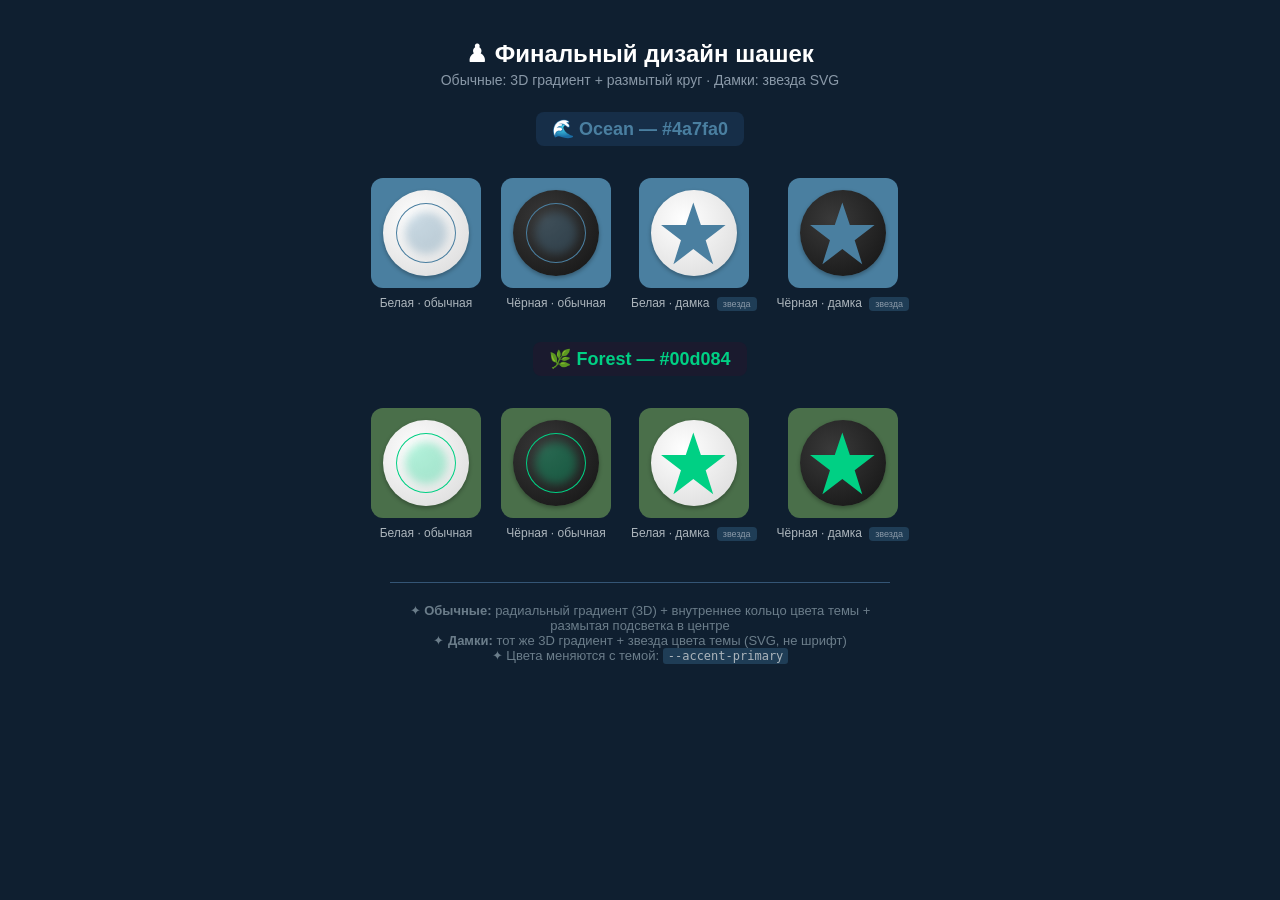
==== static/star-preview.html @ b3e20a32 "feat: 3D градиент для шашек + звезда дамки SVG (без шрифтов)" ====
<!DOCTYPE html>
<html lang="ru">
<head>
<meta charset="UTF-8">
<meta name="viewport" content="width=device-width, initial-scale=1">
<title>Шашки — финальный дизайн</title>
<style>
  *{margin:0;padding:0;box-sizing:border-box}
  body{font-family:-apple-system,BlinkMacSystemFont,'Segoe UI',Roboto,sans-serif;background:#0f1f30;color:#fff;padding:20px;display:flex;flex-direction:column;align-items:center}
  h1{font-size:24px;margin:20px 0 4px}
  .sub{color:#8a99a8;font-size:14px;margin-bottom:24px;text-align:center}

  .theme-section{width:100%;max-width:700px;margin:0 auto 32px}
  .theme-title{font-size:18px;font-weight:600;margin-bottom:16px;text-align:center;padding:6px 16px;border-radius:8px;display:inline-block}
  .theme-title.ocean{background:#162e48;color:#4a7fa0}
  .theme-title.forest{background:#1a1a2e;color:#00d084}

  .pieces-row{display:flex;gap:20px;justify-content:center;flex-wrap:wrap}

  .cell{width:110px;height:110px;border-radius:12px;display:flex;align-items:center;justify-content:center}
  .cell.ocean-bg{background:#4A7FA0}
  .cell.forest-bg{background:#4A6F4A}

  .piece{width:78%;height:78%;border-radius:50%;display:flex;align-items:center;justify-content:center;position:relative;flex-shrink:0}
  .piece.white{background:radial-gradient(circle at 38% 35%, #ffffff 0%, #d8d8d8 100%);box-shadow:0 2px 4px rgba(0,0,0,.3)}
  .piece.black{background:radial-gradient(circle at 38% 35%, #3a3a3a 0%, #121212 100%);box-shadow:0 2px 4px rgba(0,0,0,.3)}

  .piece .inner-ring{position:absolute;top:15%;left:15%;right:15%;bottom:15%;border-radius:50%;pointer-events:none}
  .piece .inner-ring.ocean-ring{box-shadow:inset 0 0 0 1px #4a7fa0}
  .piece .inner-ring.forest-ring{box-shadow:inset 0 0 0 1px #00d084}

  .piece .glow{position:absolute;top:25%;left:25%;right:25%;bottom:25%;border-radius:50%;filter:blur(4px);opacity:0.3;pointer-events:none}
  .piece .glow.ocean-glow{background:#4a7fa0}
  .piece .glow.forest-glow{background:#00d084}

  .piece .star{position:absolute;top:10%;left:10%;right:10%;bottom:10%;z-index:2;pointer-events:none}
  .piece .star svg{width:100%;height:100%;display:block}

  .card{display:flex;flex-direction:column;align-items:center;gap:8px}
  .label{font-size:12px;color:#acb5bc;text-align:center}
  .label .tag{background:#1f3d56;padding:2px 6px;border-radius:4px;font-size:9px;color:#8a99a8;margin-left:4px}

  .info{text-align:center;font-size:13px;color:#6b7d8a;max-width:500px;border-top:1px solid #345575;padding-top:20px;margin-top:10px}
  .info code{background:#1f3d56;padding:1px 5px;border-radius:3px;font-size:12px;color:#acb5bc}
</style>
</head>
<body>

<h1>♟ Финальный дизайн шашек</h1>
<p class="sub">Обычные: 3D градиент + размытый круг · Дамки: звезда SVG</p>

<!-- Ocean -->
<div class="theme-section" style="text-align:center">
  <span class="theme-title ocean">🌊 Ocean — #4a7fa0</span>
  <div class="pieces-row" style="margin-top:16px">
    <div class="card">
      <div class="cell ocean-bg"><div class="piece white"><div class="glow ocean-glow"></div><div class="inner-ring ocean-ring"></div></div></div>
      <div class="label">Белая · обычная</div>
    </div>
    <div class="card">
      <div class="cell ocean-bg"><div class="piece black"><div class="glow ocean-glow"></div><div class="inner-ring ocean-ring"></div></div></div>
      <div class="label">Чёрная · обычная</div>
    </div>
    <div class="card">
      <div class="cell ocean-bg"><div class="piece white"><div class="star"><svg viewBox="0 0 100 100"><polygon points="50 5,61 38,97 38,68 60,79 95,50 73,21 95,32 60,3 38,39 38" fill="#4a7fa0"/></svg></div></div></div>
      <div class="label">Белая · дамка <span class="tag">звезда</span></div>
    </div>
    <div class="card">
      <div class="cell ocean-bg"><div class="piece black"><div class="star"><svg viewBox="0 0 100 100"><polygon points="50 5,61 38,97 38,68 60,79 95,50 73,21 95,32 60,3 38,39 38" fill="#4a7fa0"/></svg></div></div></div>
      <div class="label">Чёрная · дамка <span class="tag">звезда</span></div>
    </div>
  </div>
</div>

<!-- Forest -->
<div class="theme-section" style="text-align:center">
  <span class="theme-title forest">🌿 Forest — #00d084</span>
  <div class="pieces-row" style="margin-top:16px">
    <div class="card">
      <div class="cell forest-bg"><div class="piece white"><div class="glow forest-glow"></div><div class="inner-ring forest-ring"></div></div></div>
      <div class="label">Белая · обычная</div>
    </div>
    <div class="card">
      <div class="cell forest-bg"><div class="piece black"><div class="glow forest-glow"></div><div class="inner-ring forest-ring"></div></div></div>
      <div class="label">Чёрная · обычная</div>
    </div>
    <div class="card">
      <div class="cell forest-bg"><div class="piece white"><div class="star"><svg viewBox="0 0 100 100"><polygon points="50 5,61 38,97 38,68 60,79 95,50 73,21 95,32 60,3 38,39 38" fill="#00d084"/></svg></div></div></div>
      <div class="label">Белая · дамка <span class="tag">звезда</span></div>
    </div>
    <div class="card">
      <div class="cell forest-bg"><div class="piece black"><div class="star"><svg viewBox="0 0 100 100"><polygon points="50 5,61 38,97 38,68 60,79 95,50 73,21 95,32 60,3 38,39 38" fill="#00d084"/></svg></div></div></div>
      <div class="label">Чёрная · дамка <span class="tag">звезда</span></div>
    </div>
  </div>
</div>

<div class="info">
  ✦ <b>Обычные:</b> радиальный градиент (3D) + внутреннее кольцо цвета темы + размытая подсветка в центре<br>
  ✦ <b>Дамки:</b> тот же 3D градиент + звезда цвета темы (SVG, не шрифт)<br>
  ✦ Цвета меняются с темой: <code>--accent-primary</code>
</div>

</body>
</html>
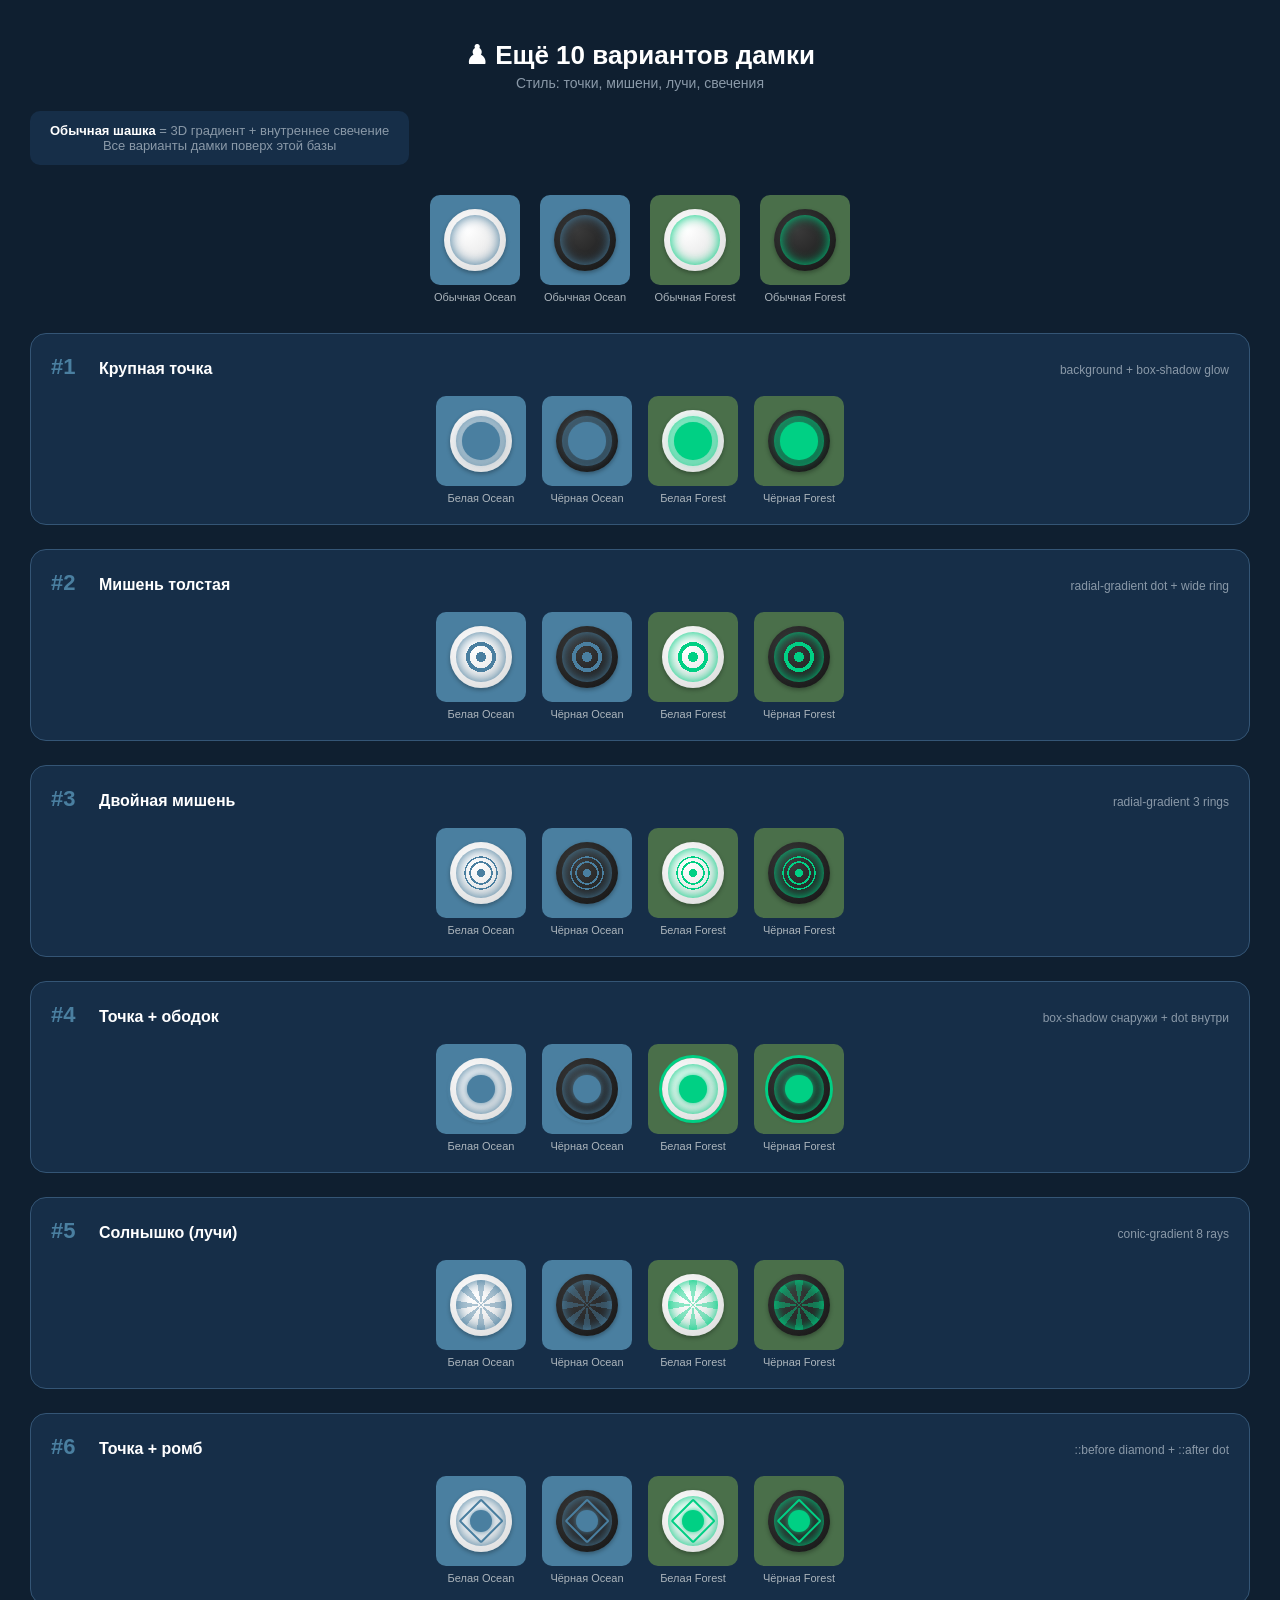
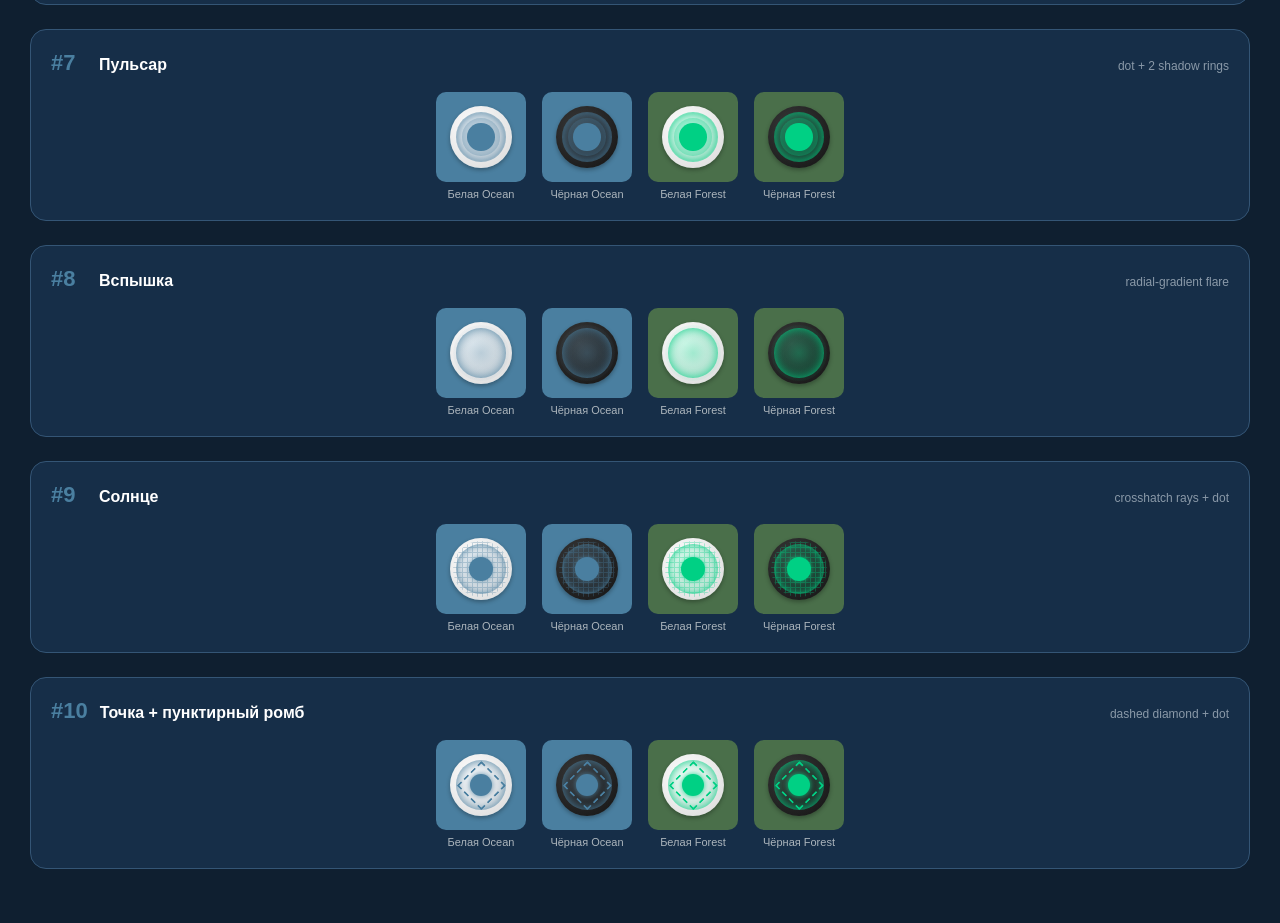
==== commit 6a976f8e: "feat: add v7-pulsar king piece variant with reg-glow effect - Add v7-pulsar class to king pieces in " ====
--- a/static/star-preview.html
+++ b/static/star-preview.html
@@ -3,103 +3,162 @@
 <head>
 <meta charset="UTF-8">
 <meta name="viewport" content="width=device-width, initial-scale=1">
-<title>Шашки — финальный дизайн</title>
+<title>Ещё 10 вариантов дамки — точка/мишень/лучи</title>
 <style>
-  *{margin:0;padding:0;box-sizing:border-box}
-  body{font-family:-apple-system,BlinkMacSystemFont,'Segoe UI',Roboto,sans-serif;background:#0f1f30;color:#fff;padding:20px;display:flex;flex-direction:column;align-items:center}
-  h1{font-size:24px;margin:20px 0 4px}
-  .sub{color:#8a99a8;font-size:14px;margin-bottom:24px;text-align:center}
-
-  .theme-section{width:100%;max-width:700px;margin:0 auto 32px}
-  .theme-title{font-size:18px;font-weight:600;margin-bottom:16px;text-align:center;padding:6px 16px;border-radius:8px;display:inline-block}
-  .theme-title.ocean{background:#162e48;color:#4a7fa0}
-  .theme-title.forest{background:#1a1a2e;color:#00d084}
-
-  .pieces-row{display:flex;gap:20px;justify-content:center;flex-wrap:wrap}
-
-  .cell{width:110px;height:110px;border-radius:12px;display:flex;align-items:center;justify-content:center}
-  .cell.ocean-bg{background:#4A7FA0}
-  .cell.forest-bg{background:#4A6F4A}
-
-  .piece{width:78%;height:78%;border-radius:50%;display:flex;align-items:center;justify-content:center;position:relative;flex-shrink:0}
-  .piece.white{background:radial-gradient(circle at 38% 35%, #ffffff 0%, #d8d8d8 100%);box-shadow:0 2px 4px rgba(0,0,0,.3)}
-  .piece.black{background:radial-gradient(circle at 38% 35%, #3a3a3a 0%, #121212 100%);box-shadow:0 2px 4px rgba(0,0,0,.3)}
-
-  .piece .inner-ring{position:absolute;top:15%;left:15%;right:15%;bottom:15%;border-radius:50%;pointer-events:none}
-  .piece .inner-ring.ocean-ring{box-shadow:inset 0 0 0 1px #4a7fa0}
-  .piece .inner-ring.forest-ring{box-shadow:inset 0 0 0 1px #00d084}
-
-  .piece .glow{position:absolute;top:25%;left:25%;right:25%;bottom:25%;border-radius:50%;filter:blur(4px);opacity:0.3;pointer-events:none}
-  .piece .glow.ocean-glow{background:#4a7fa0}
-  .piece .glow.forest-glow{background:#00d084}
-
-  .piece .star{position:absolute;top:10%;left:10%;right:10%;bottom:10%;z-index:2;pointer-events:none}
-  .piece .star svg{width:100%;height:100%;display:block}
-
-  .card{display:flex;flex-direction:column;align-items:center;gap:8px}
-  .label{font-size:12px;color:#acb5bc;text-align:center}
-  .label .tag{background:#1f3d56;padding:2px 6px;border-radius:4px;font-size:9px;color:#8a99a8;margin-left:4px}
-
-  .info{text-align:center;font-size:13px;color:#6b7d8a;max-width:500px;border-top:1px solid #345575;padding-top:20px;margin-top:10px}
-  .info code{background:#1f3d56;padding:1px 5px;border-radius:3px;font-size:12px;color:#acb5bc}
+*{margin:0;padding:0;box-sizing:border-box}
+body{font-family:-apple-system,BlinkMacSystemFont,'Segoe UI',Roboto,sans-serif;background:#0f1f30;color:#fff;padding:30px}
+h1{font-size:26px;text-align:center;margin:10px 0 4px}
+.sub{color:#8a99a8;font-size:14px;text-align:center;margin-bottom:20px}
+.legend{text-align:center;color:#8a99a8;font-size:13px;margin-bottom:30px;padding:12px 20px;background:#162e48;display:inline-block;border-radius:10px;margin-left:auto;margin-right:auto}
+.legend strong{color:#fff}
+.piece{width:62px;height:62px;border-radius:50%;position:relative;flex-shrink:0;display:flex;align-items:center;justify-content:center;box-shadow:0 2px 4px rgba(0,0,0,.3)}
+.piece.white{background:radial-gradient(circle at 38% 35%, #ffffff 0%, #d8d8d8 100%)}
+.piece.black{background:radial-gradient(circle at 38% 35%, #3a3a3a 0%, #121212 100%)}
+.reg-glow{position:absolute;top:10%;left:10%;right:10%;bottom:10%;border-radius:50%;pointer-events:none}
+.reg-glow.ocean{box-shadow:inset 0 0 12px #4a7fa0}
+.reg-glow.forest{box-shadow:inset 0 0 12px #00d084}
+.v1-dot::after{content:'';position:absolute;top:20%;left:20%;right:20%;bottom:20%;border-radius:50%;background:#4a7fa0;box-shadow:0 0 12px #4a7fa0;pointer-events:none;z-index:2}
+.v1-dot.forest::after{background:#00d084;box-shadow:0 0 12px #00d084}
+.v2-target::after{content:'';position:absolute;top:12%;left:12%;right:12%;bottom:12%;border-radius:50%;background:radial-gradient(circle,#4a7fa0 0,#4a7fa0 5px,transparent 5px,transparent 33%,#4a7fa0 33%,#4a7fa0 44%,transparent 44%);pointer-events:none;z-index:2}
+.v2-target.forest::after{background:radial-gradient(circle,#00d084 0,#00d084 5px,transparent 5px,transparent 33%,#00d084 33%,#00d084 44%,transparent 44%)}
+.v3-triple::after{content:'';position:absolute;top:10%;left:10%;right:10%;bottom:10%;border-radius:50%;background:radial-gradient(circle,#4a7fa0 0,#4a7fa0 4px,transparent 4px,transparent 28%,#4a7fa0 28%,#4a7fa0 33%,transparent 33%,transparent 43%,#4a7fa0 43%,#4a7fa0 47%,transparent 47%);pointer-events:none;z-index:2}
+.v3-triple.forest::after{background:radial-gradient(circle,#00d084 0,#00d084 4px,transparent 4px,transparent 28%,#00d084 28%,#00d084 33%,transparent 33%,transparent 43%,#00d084 43%,#00d084 47%,transparent 47%)}
+.v4-combo{box-shadow:0 0 0 3px #4a7fa0,0 2px 4px rgba(0,0,0,.3)}
+.v4-combo.forest{box-shadow:0 0 0 3px #00d084,0 2px 4px rgba(0,0,0,.3)}
+.v4-combo::after{content:'';position:absolute;top:28%;left:28%;right:28%;bottom:28%;border-radius:50%;background:#4a7fa0;box-shadow:0 0 6px #4a7fa0;pointer-events:none;z-index:2}
+.v4-combo.forest::after{background:#00d084;box-shadow:0 0 6px #00d084}
+.v5-rays::after{content:'';position:absolute;top:10%;left:10%;right:10%;bottom:10%;border-radius:50%;background:conic-gradient(#4a7fa0 0deg 10deg,transparent 10deg 35deg,#4a7fa0 35deg 55deg,transparent 55deg 80deg,#4a7fa0 80deg 100deg,transparent 100deg 125deg,#4a7fa0 125deg 145deg,transparent 145deg 170deg,#4a7fa0 170deg 190deg,transparent 190deg 215deg,#4a7fa0 215deg 235deg,transparent 235deg 260deg,#4a7fa0 260deg 280deg,transparent 280deg 305deg,#4a7fa0 305deg 325deg,transparent 325deg 350deg,#4a7fa0 350deg 360deg);pointer-events:none;z-index:2;opacity:0.45}
+.v5-rays.forest::after{background:conic-gradient(#00d084 0deg 10deg,transparent 10deg 35deg,#00d084 35deg 55deg,transparent 55deg 80deg,#00d084 80deg 100deg,transparent 100deg 125deg,#00d084 125deg 145deg,transparent 145deg 170deg,#00d084 170deg 190deg,transparent 190deg 215deg,#00d084 215deg 235deg,transparent 235deg 260deg,#00d084 260deg 280deg,transparent 280deg 305deg,#00d084 305deg 325deg,transparent 325deg 350deg,#00d084 350deg 360deg)}
+.v6-stardot::before{content:'';position:absolute;top:24%;left:24%;right:24%;bottom:24%;border:2px solid #4a7fa0;transform:rotate(45deg);pointer-events:none;z-index:2;border-radius:2px}
+.v6-stardot.forest::before{border-color:#00d084}
+.v6-stardot::after{content:'';position:absolute;top:32%;left:32%;right:32%;bottom:32%;border-radius:50%;background:#4a7fa0;box-shadow:0 0 6px #4a7fa0;pointer-events:none;z-index:3}
+.v6-stardot.forest::after{background:#00d084;box-shadow:0 0 6px #00d084}
+.v7-pulsar::after{content:'';position:absolute;top:28%;left:28%;right:28%;bottom:28%;border-radius:50%;background:#4a7fa0;box-shadow:0 0 0 5px rgba(74,127,160,0.3),0 0 0 10px rgba(74,127,160,0.12);pointer-events:none;z-index:2}
+.v7-pulsar.forest::after{background:#00d084;box-shadow:0 0 0 5px rgba(0,208,132,0.3),0 0 0 10px rgba(0,208,132,0.12)}
+.v8-flare::after{content:'';position:absolute;top:5%;left:5%;right:5%;bottom:5%;border-radius:50%;background:radial-gradient(circle at 50% 50%, #4a7fa0 0%, transparent 80%);pointer-events:none;z-index:2;opacity:0.35}
+.v8-flare.forest::after{background:radial-gradient(circle at 50% 50%, #00d084 0%, transparent 80%)}
+.v9-sun::after{content:'';position:absolute;top:5%;left:5%;right:5%;bottom:5%;border-radius:50%;background:repeating-linear-gradient(0deg,transparent,transparent 4px,#4a7fa0 4px,#4a7fa0 5px),repeating-linear-gradient(90deg,transparent,transparent 4px,#4a7fa0 4px,#4a7fa0 5px);pointer-events:none;z-index:2;opacity:0.3}
+.v9-sun.forest::after{background:repeating-linear-gradient(0deg,transparent,transparent 4px,#00d084 4px,#00d084 5px),repeating-linear-gradient(90deg,transparent,transparent 4px,#00d084 4px,#00d084 5px)}
+.v9-sun::before{content:'';position:absolute;top:30%;left:30%;right:30%;bottom:30%;border-radius:50%;background:#4a7fa0;box-shadow:0 0 8px #4a7fa0;pointer-events:none;z-index:3}
+.v9-sun.forest::before{background:#00d084;box-shadow:0 0 8px #00d084}
+.v10-dotdiamond::before{content:'';position:absolute;top:22%;left:22%;right:22%;bottom:22%;border:2px dashed #4a7fa0;transform:rotate(45deg);pointer-events:none;z-index:2;border-radius:2px}
+.v10-dotdiamond.forest::before{border-color:#00d084}
+.v10-dotdiamond::after{content:'';position:absolute;top:32%;left:32%;right:32%;bottom:32%;border-radius:50%;background:#4a7fa0;box-shadow:0 0 6px #4a7fa0;pointer-events:none;z-index:3}
+.v10-dotdiamond.forest::after{background:#00d084;box-shadow:0 0 6px #00d084}
+.variant{background:#162e48;border-radius:16px;padding:20px;margin-bottom:24px;border:1px solid #345575}
+.variant-header{display:flex;align-items:baseline;gap:12px;margin-bottom:16px}
+.variant-num{font-size:22px;font-weight:700;color:#4a7fa0;min-width:36px}
+.variant-title{font-size:16px;font-weight:600}
+.variant-desc{font-size:12px;color:#8a99a8;margin-left:auto}
+.row{display:flex;gap:16px;flex-wrap:wrap;justify-content:center}
+.cell{width:90px;height:90px;border-radius:10px;display:flex;align-items:center;justify-content:center}
+.cell.ocean{background:#4A7FA0}
+.cell.forest{background:#4A6F4A}
+.card{display:flex;flex-direction:column;align-items:center;gap:6px}
+.lbl{font-size:11px;color:#acb5bc;text-align:center}
+.ref{display:flex;gap:20px;justify-content:center;margin-bottom:30px;flex-wrap:wrap}
 </style>
 </head>
 <body>
-
-<h1>♟ Финальный дизайн шашек</h1>
-<p class="sub">Обычные: 3D градиент + размытый круг · Дамки: звезда SVG</p>
-
-<!-- Ocean -->
-<div class="theme-section" style="text-align:center">
-  <span class="theme-title ocean">🌊 Ocean — #4a7fa0</span>
-  <div class="pieces-row" style="margin-top:16px">
-    <div class="card">
-      <div class="cell ocean-bg"><div class="piece white"><div class="glow ocean-glow"></div><div class="inner-ring ocean-ring"></div></div></div>
-      <div class="label">Белая · обычная</div>
-    </div>
-    <div class="card">
-      <div class="cell ocean-bg"><div class="piece black"><div class="glow ocean-glow"></div><div class="inner-ring ocean-ring"></div></div></div>
-      <div class="label">Чёрная · обычная</div>
-    </div>
-    <div class="card">
-      <div class="cell ocean-bg"><div class="piece white"><div class="star"><svg viewBox="0 0 100 100"><polygon points="50 5,61 38,97 38,68 60,79 95,50 73,21 95,32 60,3 38,39 38" fill="#4a7fa0"/></svg></div></div></div>
-      <div class="label">Белая · дамка <span class="tag">звезда</span></div>
-    </div>
-    <div class="card">
-      <div class="cell ocean-bg"><div class="piece black"><div class="star"><svg viewBox="0 0 100 100"><polygon points="50 5,61 38,97 38,68 60,79 95,50 73,21 95,32 60,3 38,39 38" fill="#4a7fa0"/></svg></div></div></div>
-      <div class="label">Чёрная · дамка <span class="tag">звезда</span></div>
-    </div>
-  </div>
+<h1>♟ Ещё 10 вариантов дамки</h1>
+<p class="sub">Стиль: точки, мишени, лучи, свечения</p>
+<div class="legend"><strong>Обычная шашка</strong> = 3D градиент + внутреннее свечение<br>Все варианты дамки поверх этой базы</div>
+<div class="ref">
+<div class="card"><div class="cell ocean"><div class="piece white"><div class="reg-glow ocean"></div></div></div><div class="lbl">Обычная Ocean</div></div>
+<div class="card"><div class="cell ocean"><div class="piece black"><div class="reg-glow ocean"></div></div></div><div class="lbl">Обычная Ocean</div></div>
+<div class="card"><div class="cell forest"><div class="piece white"><div class="reg-glow forest"></div></div></div><div class="lbl">Обычная Forest</div></div>
+<div class="card"><div class="cell forest"><div class="piece black"><div class="reg-glow forest"></div></div></div><div class="lbl">Обычная Forest</div></div>
 </div>
 
-<!-- Forest -->
-<div class="theme-section" style="text-align:center">
-  <span class="theme-title forest">🌿 Forest — #00d084</span>
-  <div class="pieces-row" style="margin-top:16px">
-    <div class="card">
-      <div class="cell forest-bg"><div class="piece white"><div class="glow forest-glow"></div><div class="inner-ring forest-ring"></div></div></div>
-      <div class="label">Белая · обычная</div>
-    </div>
-    <div class="card">
-      <div class="cell forest-bg"><div class="piece black"><div class="glow forest-glow"></div><div class="inner-ring forest-ring"></div></div></div>
-      <div class="label">Чёрная · обычная</div>
-    </div>
-    <div class="card">
-      <div class="cell forest-bg"><div class="piece white"><div class="star"><svg viewBox="0 0 100 100"><polygon points="50 5,61 38,97 38,68 60,79 95,50 73,21 95,32 60,3 38,39 38" fill="#00d084"/></svg></div></div></div>
-      <div class="label">Белая · дамка <span class="tag">звезда</span></div>
-    </div>
-    <div class="card">
-      <div class="cell forest-bg"><div class="piece black"><div class="star"><svg viewBox="0 0 100 100"><polygon points="50 5,61 38,97 38,68 60,79 95,50 73,21 95,32 60,3 38,39 38" fill="#00d084"/></svg></div></div></div>
-      <div class="label">Чёрная · дамка <span class="tag">звезда</span></div>
-    </div>
-  </div>
-</div>
+<div class="variant">
+<div class="variant-header"><div class="variant-num">#1</div><div class="variant-title">Крупная точка</div><div class="variant-desc">background + box-shadow glow</div></div>
+<div class="row">
+<div class="card"><div class="cell ocean"><div class="piece white v1-dot"><div class="reg-glow ocean"></div></div></div><div class="lbl">Белая Ocean</div></div>
+<div class="card"><div class="cell ocean"><div class="piece black v1-dot"><div class="reg-glow ocean"></div></div></div><div class="lbl">Чёрная Ocean</div></div>
+<div class="card"><div class="cell forest"><div class="piece white v1-dot forest"><div class="reg-glow forest"></div></div></div><div class="lbl">Белая Forest</div></div>
+<div class="card"><div class="cell forest"><div class="piece black v1-dot forest"><div class="reg-glow forest"></div></div></div><div class="lbl">Чёрная Forest</div></div>
+</div></div>
 
-<div class="info">
-  ✦ <b>Обычные:</b> радиальный градиент (3D) + внутреннее кольцо цвета темы + размытая подсветка в центре<br>
-  ✦ <b>Дамки:</b> тот же 3D градиент + звезда цвета темы (SVG, не шрифт)<br>
-  ✦ Цвета меняются с темой: <code>--accent-primary</code>
-</div>
+<div class="variant">
+<div class="variant-header"><div class="variant-num">#2</div><div class="variant-title">Мишень толстая</div><div class="variant-desc">radial-gradient dot + wide ring</div></div>
+<div class="row">
+<div class="card"><div class="cell ocean"><div class="piece white v2-target"><div class="reg-glow ocean"></div></div></div><div class="lbl">Белая Ocean</div></div>
+<div class="card"><div class="cell ocean"><div class="piece black v2-target"><div class="reg-glow ocean"></div></div></div><div class="lbl">Чёрная Ocean</div></div>
+<div class="card"><div class="cell forest"><div class="piece white v2-target forest"><div class="reg-glow forest"></div></div></div><div class="lbl">Белая Forest</div></div>
+<div class="card"><div class="cell forest"><div class="piece black v2-target forest"><div class="reg-glow forest"></div></div></div><div class="lbl">Чёрная Forest</div></div>
+</div></div>
+
+<div class="variant">
+<div class="variant-header"><div class="variant-num">#3</div><div class="variant-title">Двойная мишень</div><div class="variant-desc">radial-gradient 3 rings</div></div>
+<div class="row">
+<div class="card"><div class="cell ocean"><div class="piece white v3-triple"><div class="reg-glow ocean"></div></div></div><div class="lbl">Белая Ocean</div></div>
+<div class="card"><div class="cell ocean"><div class="piece black v3-triple"><div class="reg-glow ocean"></div></div></div><div class="lbl">Чёрная Ocean</div></div>
+<div class="card"><div class="cell forest"><div class="piece white v3-triple forest"><div class="reg-glow forest"></div></div></div><div class="lbl">Белая Forest</div></div>
+<div class="card"><div class="cell forest"><div class="piece black v3-triple forest"><div class="reg-glow forest"></div></div></div><div class="lbl">Чёрная Forest</div></div>
+</div></div>
+
+<div class="variant">
+<div class="variant-header"><div class="variant-num">#4</div><div class="variant-title">Точка + ободок</div><div class="variant-desc">box-shadow снаружи + dot внутри</div></div>
+<div class="row">
+<div class="card"><div class="cell ocean"><div class="piece white v4-combo"><div class="reg-glow ocean"></div></div></div><div class="lbl">Белая Ocean</div></div>
+<div class="card"><div class="cell ocean"><div class="piece black v4-combo"><div class="reg-glow ocean"></div></div></div><div class="lbl">Чёрная Ocean</div></div>
+<div class="card"><div class="cell forest"><div class="piece white v4-combo forest"><div class="reg-glow forest"></div></div></div><div class="lbl">Белая Forest</div></div>
+<div class="card"><div class="cell forest"><div class="piece black v4-combo forest"><div class="reg-glow forest"></div></div></div><div class="lbl">Чёрная Forest</div></div>
+</div></div>
+
+<div class="variant">
+<div class="variant-header"><div class="variant-num">#5</div><div class="variant-title">Солнышко (лучи)</div><div class="variant-desc">conic-gradient 8 rays</div></div>
+<div class="row">
+<div class="card"><div class="cell ocean"><div class="piece white v5-rays"><div class="reg-glow ocean"></div></div></div><div class="lbl">Белая Ocean</div></div>
+<div class="card"><div class="cell ocean"><div class="piece black v5-rays"><div class="reg-glow ocean"></div></div></div><div class="lbl">Чёрная Ocean</div></div>
+<div class="card"><div class="cell forest"><div class="piece white v5-rays forest"><div class="reg-glow forest"></div></div></div><div class="lbl">Белая Forest</div></div>
+<div class="card"><div class="cell forest"><div class="piece black v5-rays forest"><div class="reg-glow forest"></div></div></div><div class="lbl">Чёрная Forest</div></div>
+</div></div>
+
+<div class="variant">
+<div class="variant-header"><div class="variant-num">#6</div><div class="variant-title">Точка + ромб</div><div class="variant-desc">::before diamond + ::after dot</div></div>
+<div class="row">
+<div class="card"><div class="cell ocean"><div class="piece white v6-stardot"><div class="reg-glow ocean"></div></div></div><div class="lbl">Белая Ocean</div></div>
+<div class="card"><div class="cell ocean"><div class="piece black v6-stardot"><div class="reg-glow ocean"></div></div></div><div class="lbl">Чёрная Ocean</div></div>
+<div class="card"><div class="cell forest"><div class="piece white v6-stardot forest"><div class="reg-glow forest"></div></div></div><div class="lbl">Белая Forest</div></div>
+<div class="card"><div class="cell forest"><div class="piece black v6-stardot forest"><div class="reg-glow forest"></div></div></div><div class="lbl">Чёрная Forest</div></div>
+</div></div>
+
+<div class="variant">
+<div class="variant-header"><div class="variant-num">#7</div><div class="variant-title">Пульсар</div><div class="variant-desc">dot + 2 shadow rings</div></div>
+<div class="row">
+<div class="card"><div class="cell ocean"><div class="piece white v7-pulsar"><div class="reg-glow ocean"></div></div></div><div class="lbl">Белая Ocean</div></div>
+<div class="card"><div class="cell ocean"><div class="piece black v7-pulsar"><div class="reg-glow ocean"></div></div></div><div class="lbl">Чёрная Ocean</div></div>
+<div class="card"><div class="cell forest"><div class="piece white v7-pulsar forest"><div class="reg-glow forest"></div></div></div><div class="lbl">Белая Forest</div></div>
+<div class="card"><div class="cell forest"><div class="piece black v7-pulsar forest"><div class="reg-glow forest"></div></div></div><div class="lbl">Чёрная Forest</div></div>
+</div></div>
+
+<div class="variant">
+<div class="variant-header"><div class="variant-num">#8</div><div class="variant-title">Вспышка</div><div class="variant-desc">radial-gradient flare</div></div>
+<div class="row">
+<div class="card"><div class="cell ocean"><div class="piece white v8-flare"><div class="reg-glow ocean"></div></div></div><div class="lbl">Белая Ocean</div></div>
+<div class="card"><div class="cell ocean"><div class="piece black v8-flare"><div class="reg-glow ocean"></div></div></div><div class="lbl">Чёрная Ocean</div></div>
+<div class="card"><div class="cell forest"><div class="piece white v8-flare forest"><div class="reg-glow forest"></div></div></div><div class="lbl">Белая Forest</div></div>
+<div class="card"><div class="cell forest"><div class="piece black v8-flare forest"><div class="reg-glow forest"></div></div></div><div class="lbl">Чёрная Forest</div></div>
+</div></div>
+
+<div class="variant">
+<div class="variant-header"><div class="variant-num">#9</div><div class="variant-title">Солнце</div><div class="variant-desc">crosshatch rays + dot</div></div>
+<div class="row">
+<div class="card"><div class="cell ocean"><div class="piece white v9-sun"><div class="reg-glow ocean"></div></div></div><div class="lbl">Белая Ocean</div></div>
+<div class="card"><div class="cell ocean"><div class="piece black v9-sun"><div class="reg-glow ocean"></div></div></div><div class="lbl">Чёрная Ocean</div></div>
+<div class="card"><div class="cell forest"><div class="piece white v9-sun forest"><div class="reg-glow forest"></div></div></div><div class="lbl">Белая Forest</div></div>
+<div class="card"><div class="cell forest"><div class="piece black v9-sun forest"><div class="reg-glow forest"></div></div></div><div class="lbl">Чёрная Forest</div></div>
+</div></div>
+
+<div class="variant">
+<div class="variant-header"><div class="variant-num">#10</div><div class="variant-title">Точка + пунктирный ромб</div><div class="variant-desc">dashed diamond + dot</div></div>
+<div class="row">
+<div class="card"><div class="cell ocean"><div class="piece white v10-dotdiamond"><div class="reg-glow ocean"></div></div></div><div class="lbl">Белая Ocean</div></div>
+<div class="card"><div class="cell ocean"><div class="piece black v10-dotdiamond"><div class="reg-glow ocean"></div></div></div><div class="lbl">Чёрная Ocean</div></div>
+<div class="card"><div class="cell forest"><div class="piece white v10-dotdiamond forest"><div class="reg-glow forest"></div></div></div><div class="lbl">Белая Forest</div></div>
+<div class="card"><div class="cell forest"><div class="piece black v10-dotdiamond forest"><div class="reg-glow forest"></div></div></div><div class="lbl">Чёрная Forest</div></div>
+</div></div>
 
 </body>
-</html>+</html>
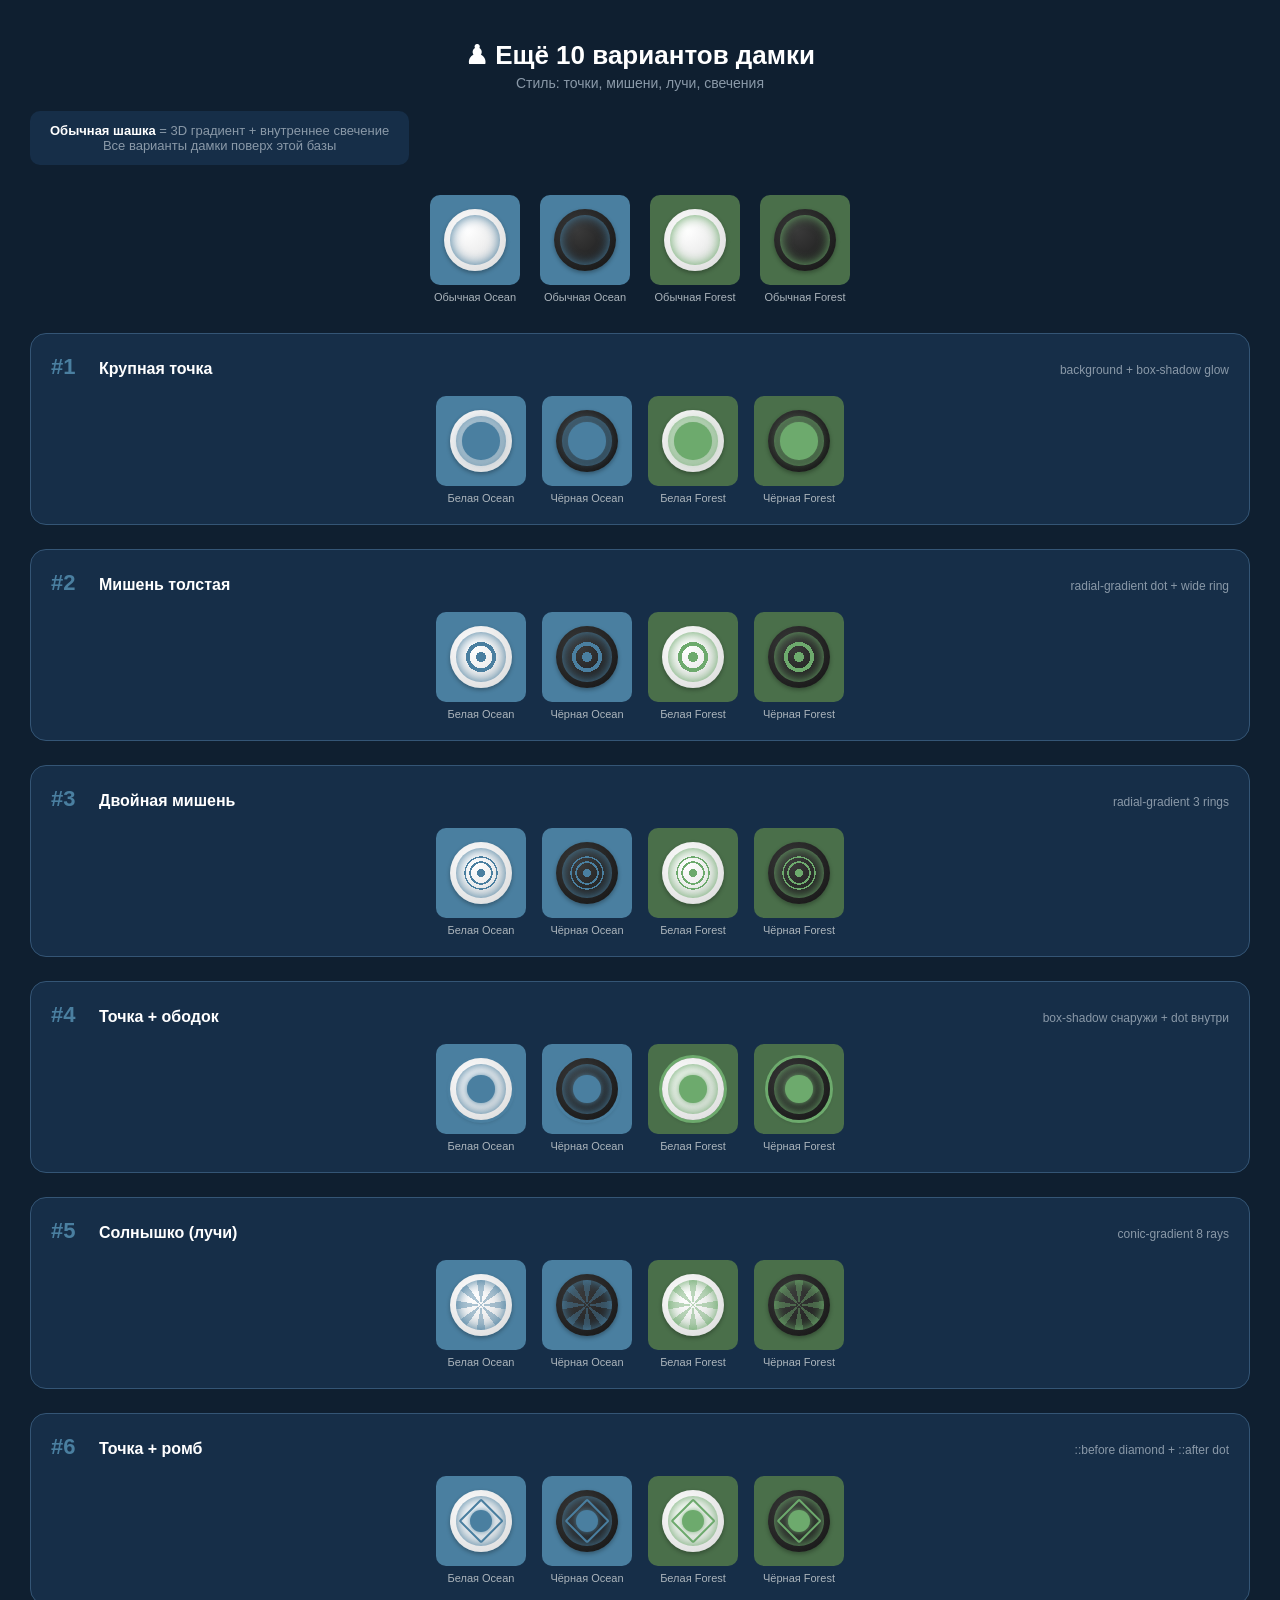
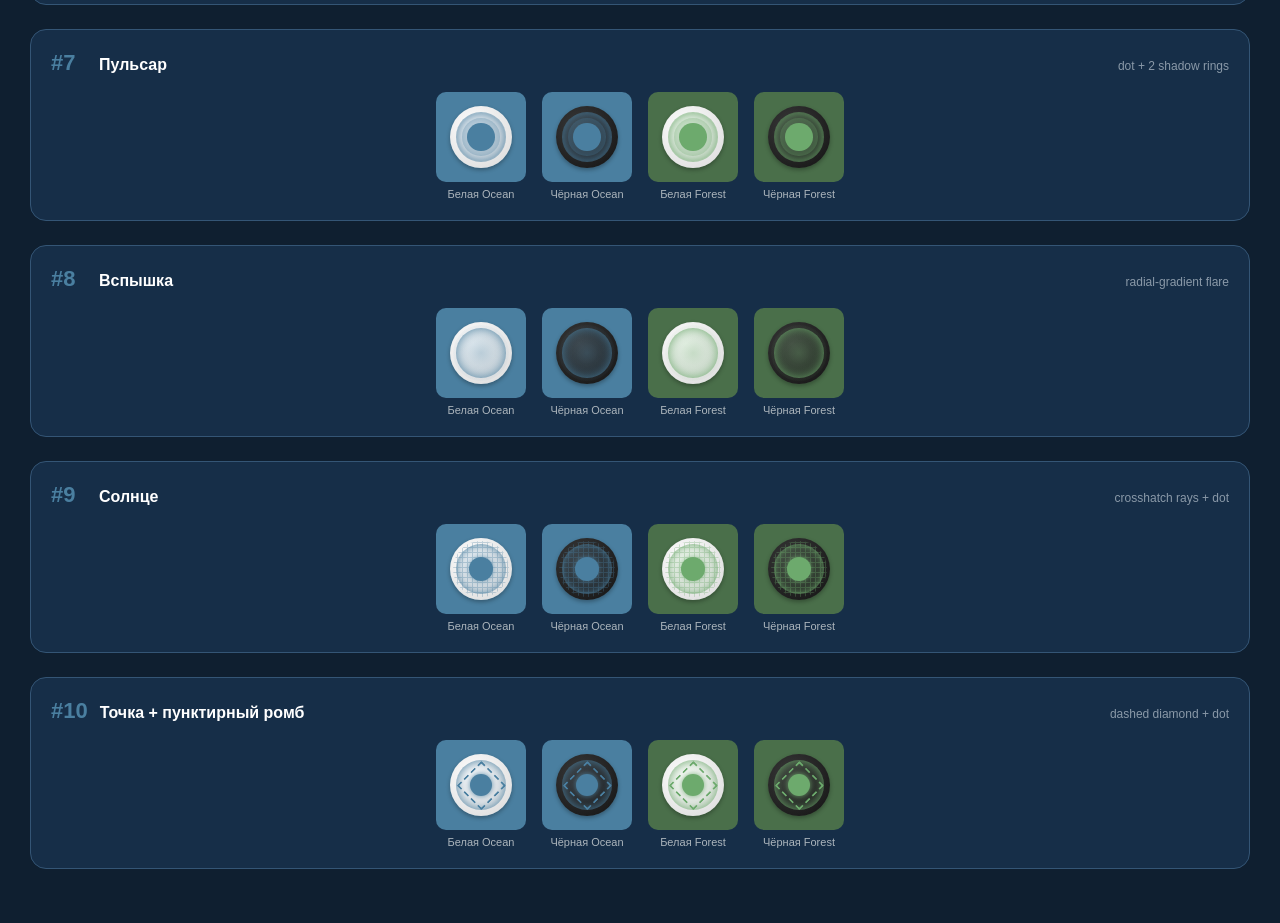
==== commit f3501871: "Еще правки" ====
--- a/static/star-preview.html
+++ b/static/star-preview.html
@@ -16,35 +16,35 @@
 .piece.black{background:radial-gradient(circle at 38% 35%, #3a3a3a 0%, #121212 100%)}
 .reg-glow{position:absolute;top:10%;left:10%;right:10%;bottom:10%;border-radius:50%;pointer-events:none}
 .reg-glow.ocean{box-shadow:inset 0 0 12px #4a7fa0}
-.reg-glow.forest{box-shadow:inset 0 0 12px #00d084}
+.reg-glow.forest{box-shadow:inset 0 0 12px #6daa6d}
 .v1-dot::after{content:'';position:absolute;top:20%;left:20%;right:20%;bottom:20%;border-radius:50%;background:#4a7fa0;box-shadow:0 0 12px #4a7fa0;pointer-events:none;z-index:2}
-.v1-dot.forest::after{background:#00d084;box-shadow:0 0 12px #00d084}
+.v1-dot.forest::after{background:#6daa6d;box-shadow:0 0 12px #6daa6d}
 .v2-target::after{content:'';position:absolute;top:12%;left:12%;right:12%;bottom:12%;border-radius:50%;background:radial-gradient(circle,#4a7fa0 0,#4a7fa0 5px,transparent 5px,transparent 33%,#4a7fa0 33%,#4a7fa0 44%,transparent 44%);pointer-events:none;z-index:2}
-.v2-target.forest::after{background:radial-gradient(circle,#00d084 0,#00d084 5px,transparent 5px,transparent 33%,#00d084 33%,#00d084 44%,transparent 44%)}
+.v2-target.forest::after{background:radial-gradient(circle,#6daa6d 0,#6daa6d 5px,transparent 5px,transparent 33%,#6daa6d 33%,#6daa6d 44%,transparent 44%)}
 .v3-triple::after{content:'';position:absolute;top:10%;left:10%;right:10%;bottom:10%;border-radius:50%;background:radial-gradient(circle,#4a7fa0 0,#4a7fa0 4px,transparent 4px,transparent 28%,#4a7fa0 28%,#4a7fa0 33%,transparent 33%,transparent 43%,#4a7fa0 43%,#4a7fa0 47%,transparent 47%);pointer-events:none;z-index:2}
-.v3-triple.forest::after{background:radial-gradient(circle,#00d084 0,#00d084 4px,transparent 4px,transparent 28%,#00d084 28%,#00d084 33%,transparent 33%,transparent 43%,#00d084 43%,#00d084 47%,transparent 47%)}
+.v3-triple.forest::after{background:radial-gradient(circle,#6daa6d 0,#6daa6d 4px,transparent 4px,transparent 28%,#6daa6d 28%,#6daa6d 33%,transparent 33%,transparent 43%,#6daa6d 43%,#6daa6d 47%,transparent 47%)}
 .v4-combo{box-shadow:0 0 0 3px #4a7fa0,0 2px 4px rgba(0,0,0,.3)}
-.v4-combo.forest{box-shadow:0 0 0 3px #00d084,0 2px 4px rgba(0,0,0,.3)}
+.v4-combo.forest{box-shadow:0 0 0 3px #6daa6d,0 2px 4px rgba(0,0,0,.3)}
 .v4-combo::after{content:'';position:absolute;top:28%;left:28%;right:28%;bottom:28%;border-radius:50%;background:#4a7fa0;box-shadow:0 0 6px #4a7fa0;pointer-events:none;z-index:2}
-.v4-combo.forest::after{background:#00d084;box-shadow:0 0 6px #00d084}
+.v4-combo.forest::after{background:#6daa6d;box-shadow:0 0 6px #6daa6d}
 .v5-rays::after{content:'';position:absolute;top:10%;left:10%;right:10%;bottom:10%;border-radius:50%;background:conic-gradient(#4a7fa0 0deg 10deg,transparent 10deg 35deg,#4a7fa0 35deg 55deg,transparent 55deg 80deg,#4a7fa0 80deg 100deg,transparent 100deg 125deg,#4a7fa0 125deg 145deg,transparent 145deg 170deg,#4a7fa0 170deg 190deg,transparent 190deg 215deg,#4a7fa0 215deg 235deg,transparent 235deg 260deg,#4a7fa0 260deg 280deg,transparent 280deg 305deg,#4a7fa0 305deg 325deg,transparent 325deg 350deg,#4a7fa0 350deg 360deg);pointer-events:none;z-index:2;opacity:0.45}
-.v5-rays.forest::after{background:conic-gradient(#00d084 0deg 10deg,transparent 10deg 35deg,#00d084 35deg 55deg,transparent 55deg 80deg,#00d084 80deg 100deg,transparent 100deg 125deg,#00d084 125deg 145deg,transparent 145deg 170deg,#00d084 170deg 190deg,transparent 190deg 215deg,#00d084 215deg 235deg,transparent 235deg 260deg,#00d084 260deg 280deg,transparent 280deg 305deg,#00d084 305deg 325deg,transparent 325deg 350deg,#00d084 350deg 360deg)}
+.v5-rays.forest::after{background:conic-gradient(#6daa6d 0deg 10deg,transparent 10deg 35deg,#6daa6d 35deg 55deg,transparent 55deg 80deg,#6daa6d 80deg 100deg,transparent 100deg 125deg,#6daa6d 125deg 145deg,transparent 145deg 170deg,#6daa6d 170deg 190deg,transparent 190deg 215deg,#6daa6d 215deg 235deg,transparent 235deg 260deg,#6daa6d 260deg 280deg,transparent 280deg 305deg,#6daa6d 305deg 325deg,transparent 325deg 350deg,#6daa6d 350deg 360deg)}
 .v6-stardot::before{content:'';position:absolute;top:24%;left:24%;right:24%;bottom:24%;border:2px solid #4a7fa0;transform:rotate(45deg);pointer-events:none;z-index:2;border-radius:2px}
-.v6-stardot.forest::before{border-color:#00d084}
+.v6-stardot.forest::before{border-color:#6daa6d}
 .v6-stardot::after{content:'';position:absolute;top:32%;left:32%;right:32%;bottom:32%;border-radius:50%;background:#4a7fa0;box-shadow:0 0 6px #4a7fa0;pointer-events:none;z-index:3}
-.v6-stardot.forest::after{background:#00d084;box-shadow:0 0 6px #00d084}
+.v6-stardot.forest::after{background:#6daa6d;box-shadow:0 0 6px #6daa6d}
 .v7-pulsar::after{content:'';position:absolute;top:28%;left:28%;right:28%;bottom:28%;border-radius:50%;background:#4a7fa0;box-shadow:0 0 0 5px rgba(74,127,160,0.3),0 0 0 10px rgba(74,127,160,0.12);pointer-events:none;z-index:2}
-.v7-pulsar.forest::after{background:#00d084;box-shadow:0 0 0 5px rgba(0,208,132,0.3),0 0 0 10px rgba(0,208,132,0.12)}
+.v7-pulsar.forest::after{background:#6daa6d;box-shadow:0 0 0 5px rgba(109,170,109,0.3),0 0 0 10px rgba(109,170,109,0.12)}
 .v8-flare::after{content:'';position:absolute;top:5%;left:5%;right:5%;bottom:5%;border-radius:50%;background:radial-gradient(circle at 50% 50%, #4a7fa0 0%, transparent 80%);pointer-events:none;z-index:2;opacity:0.35}
-.v8-flare.forest::after{background:radial-gradient(circle at 50% 50%, #00d084 0%, transparent 80%)}
+.v8-flare.forest::after{background:radial-gradient(circle at 50% 50%, #6daa6d 0%, transparent 80%)}
 .v9-sun::after{content:'';position:absolute;top:5%;left:5%;right:5%;bottom:5%;border-radius:50%;background:repeating-linear-gradient(0deg,transparent,transparent 4px,#4a7fa0 4px,#4a7fa0 5px),repeating-linear-gradient(90deg,transparent,transparent 4px,#4a7fa0 4px,#4a7fa0 5px);pointer-events:none;z-index:2;opacity:0.3}
-.v9-sun.forest::after{background:repeating-linear-gradient(0deg,transparent,transparent 4px,#00d084 4px,#00d084 5px),repeating-linear-gradient(90deg,transparent,transparent 4px,#00d084 4px,#00d084 5px)}
+.v9-sun.forest::after{background:repeating-linear-gradient(0deg,transparent,transparent 4px,#6daa6d 4px,#6daa6d 5px),repeating-linear-gradient(90deg,transparent,transparent 4px,#6daa6d 4px,#6daa6d 5px)}
 .v9-sun::before{content:'';position:absolute;top:30%;left:30%;right:30%;bottom:30%;border-radius:50%;background:#4a7fa0;box-shadow:0 0 8px #4a7fa0;pointer-events:none;z-index:3}
-.v9-sun.forest::before{background:#00d084;box-shadow:0 0 8px #00d084}
+.v9-sun.forest::before{background:#6daa6d;box-shadow:0 0 8px #6daa6d}
 .v10-dotdiamond::before{content:'';position:absolute;top:22%;left:22%;right:22%;bottom:22%;border:2px dashed #4a7fa0;transform:rotate(45deg);pointer-events:none;z-index:2;border-radius:2px}
-.v10-dotdiamond.forest::before{border-color:#00d084}
+.v10-dotdiamond.forest::before{border-color:#6daa6d}
 .v10-dotdiamond::after{content:'';position:absolute;top:32%;left:32%;right:32%;bottom:32%;border-radius:50%;background:#4a7fa0;box-shadow:0 0 6px #4a7fa0;pointer-events:none;z-index:3}
-.v10-dotdiamond.forest::after{background:#00d084;box-shadow:0 0 6px #00d084}
+.v10-dotdiamond.forest::after{background:#6daa6d;box-shadow:0 0 6px #6daa6d}
 .variant{background:#162e48;border-radius:16px;padding:20px;margin-bottom:24px;border:1px solid #345575}
 .variant-header{display:flex;align-items:baseline;gap:12px;margin-bottom:16px}
 .variant-num{font-size:22px;font-weight:700;color:#4a7fa0;min-width:36px}
